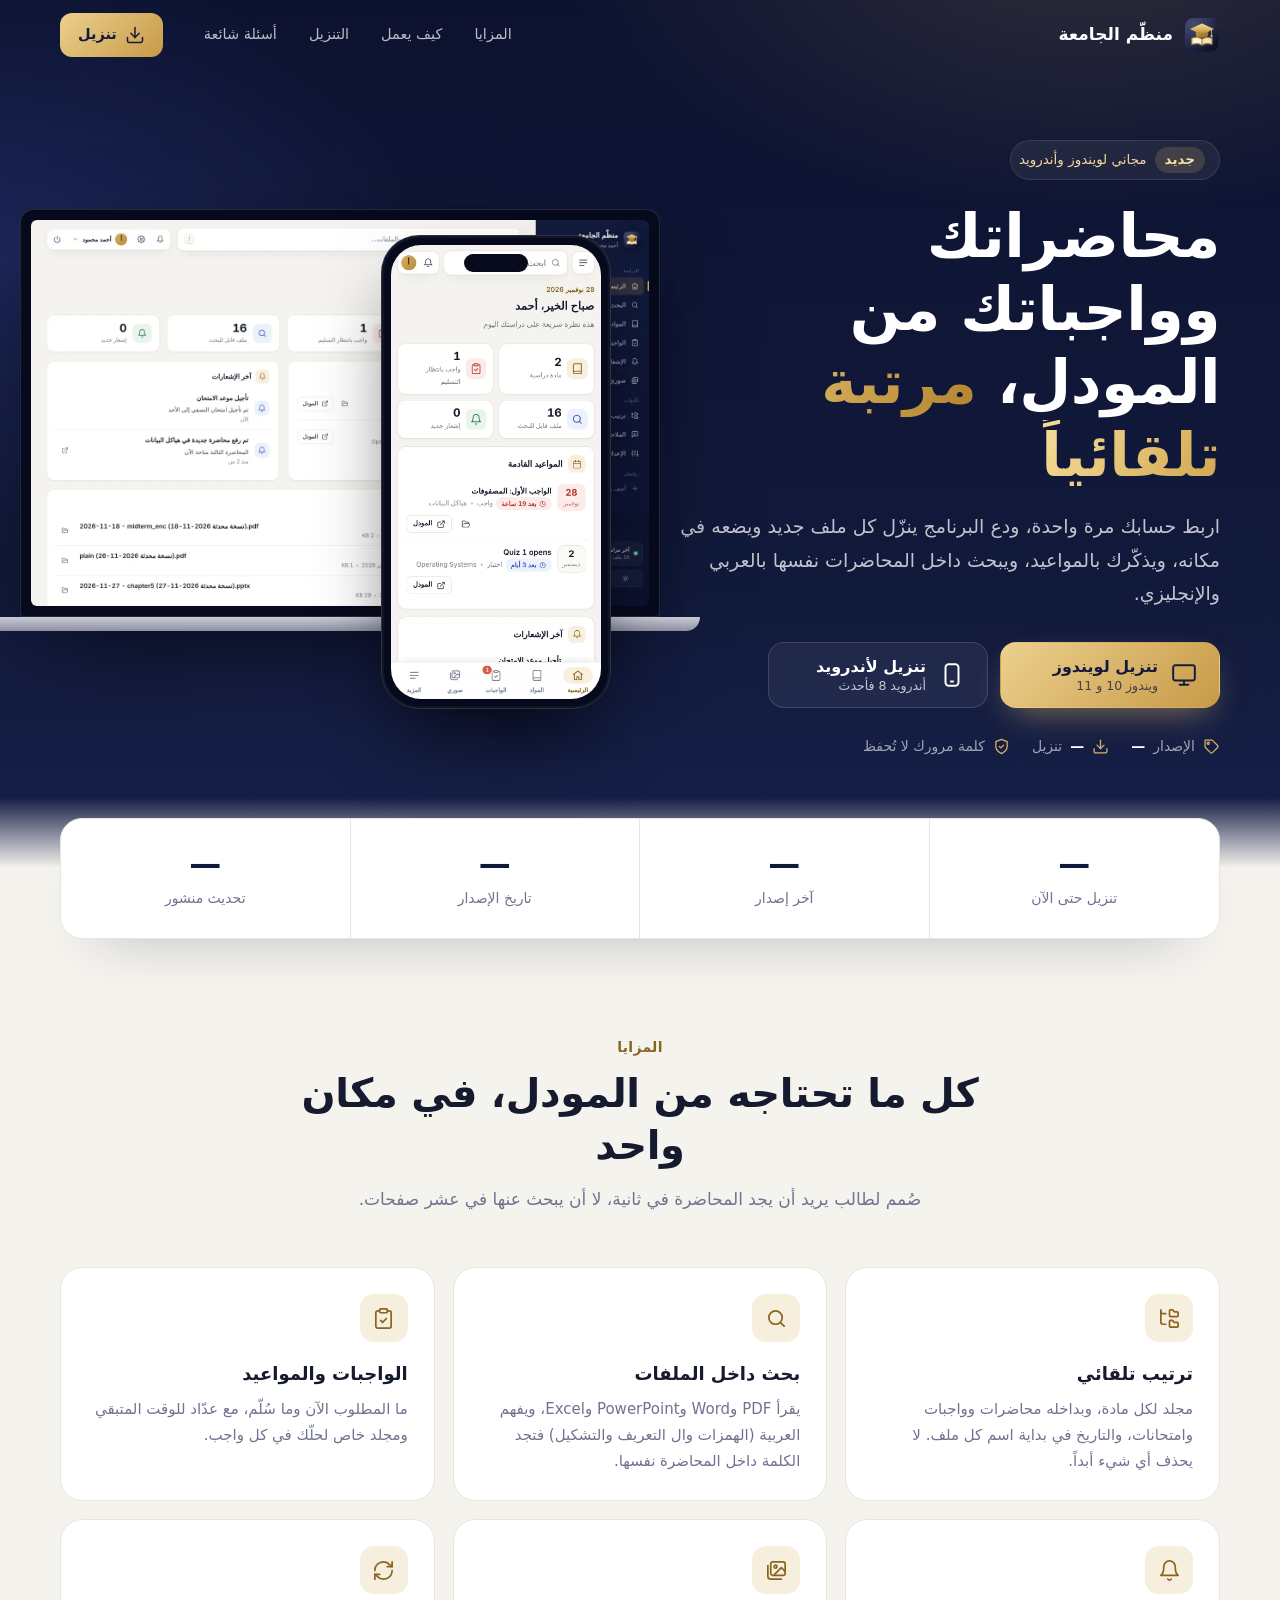
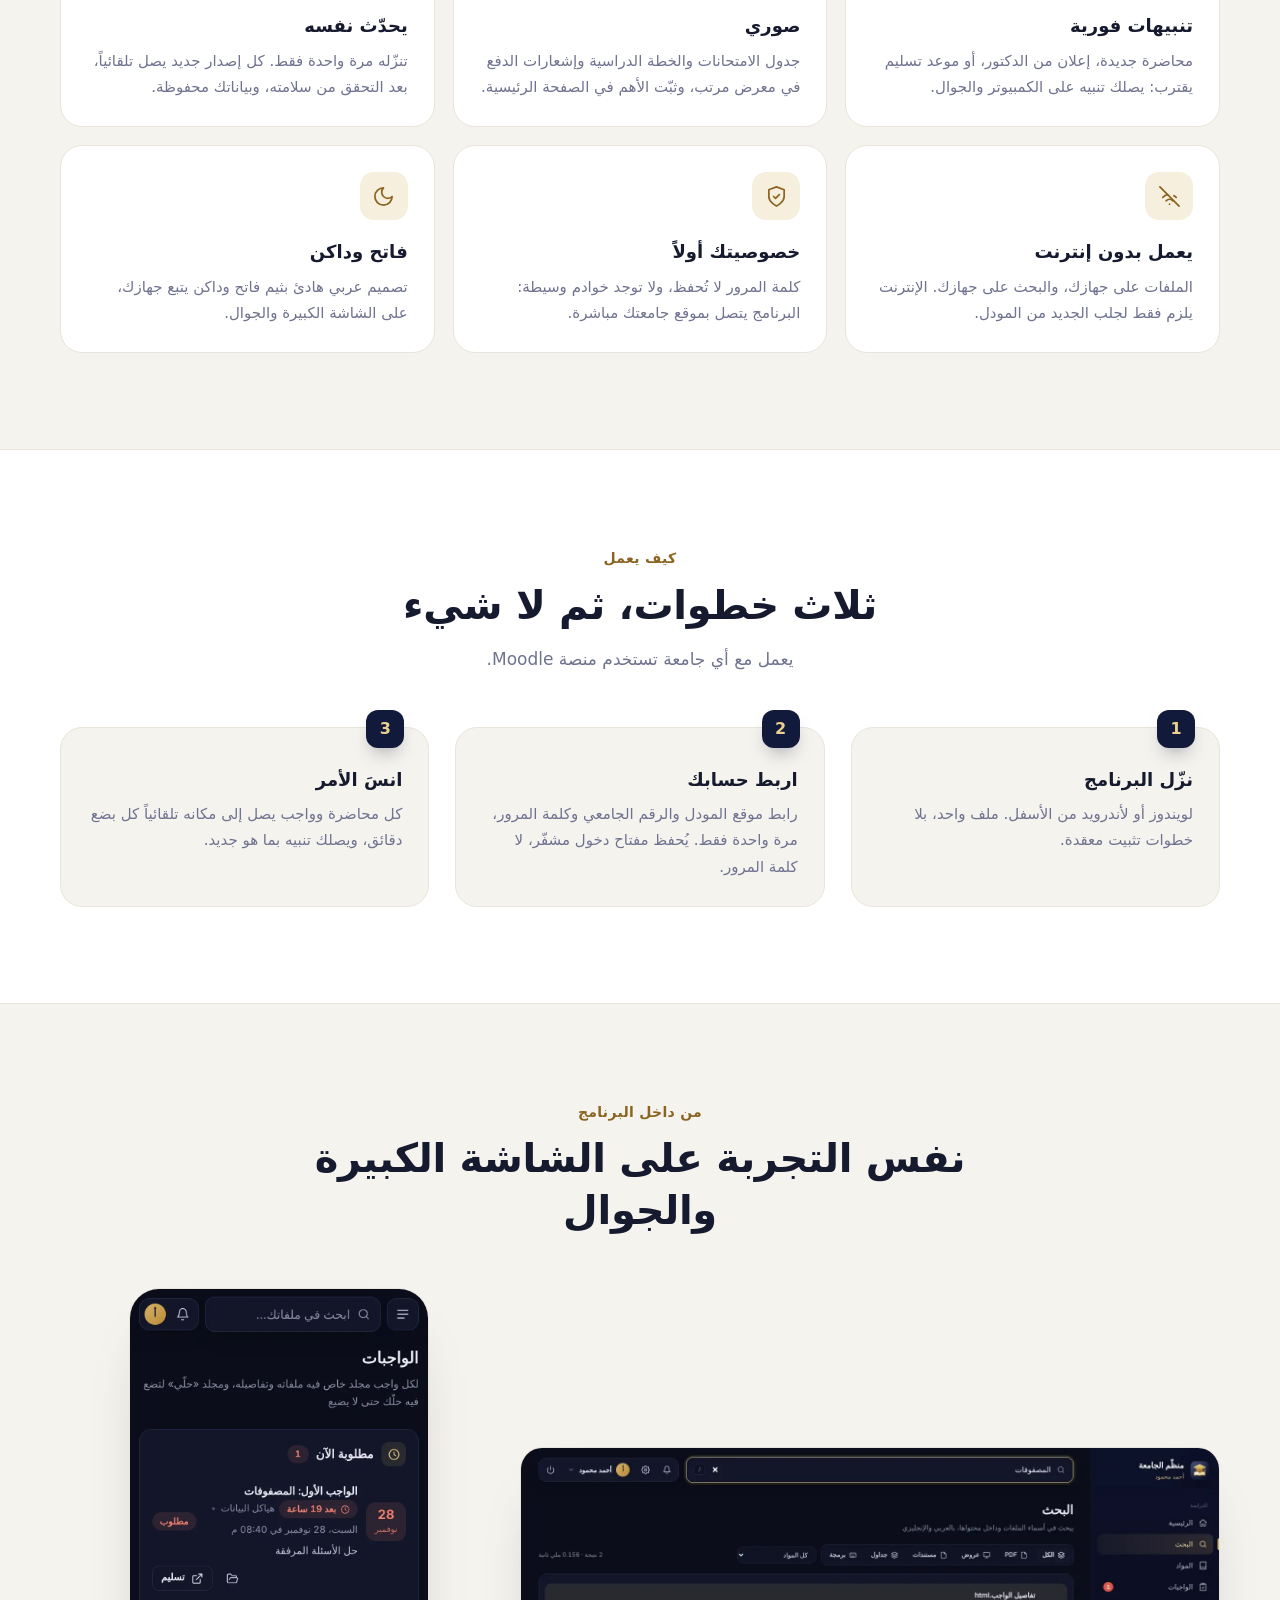
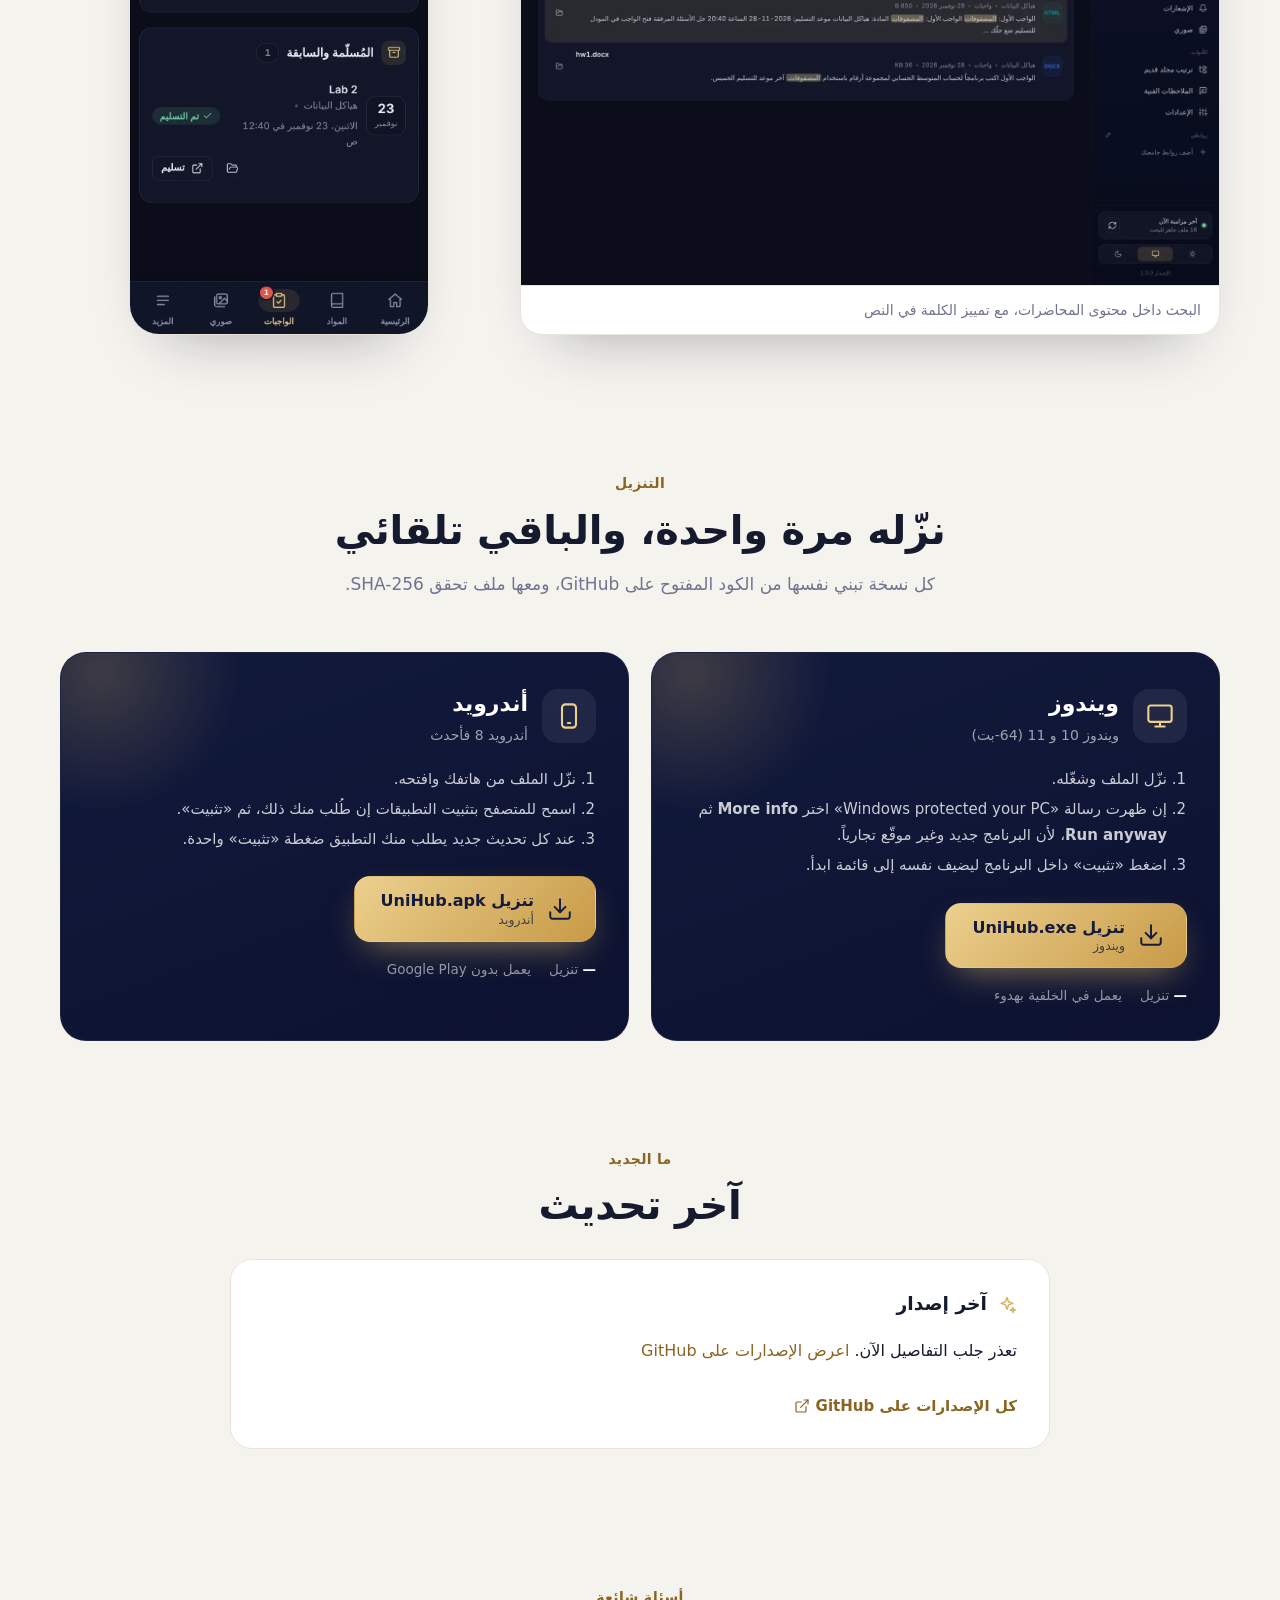
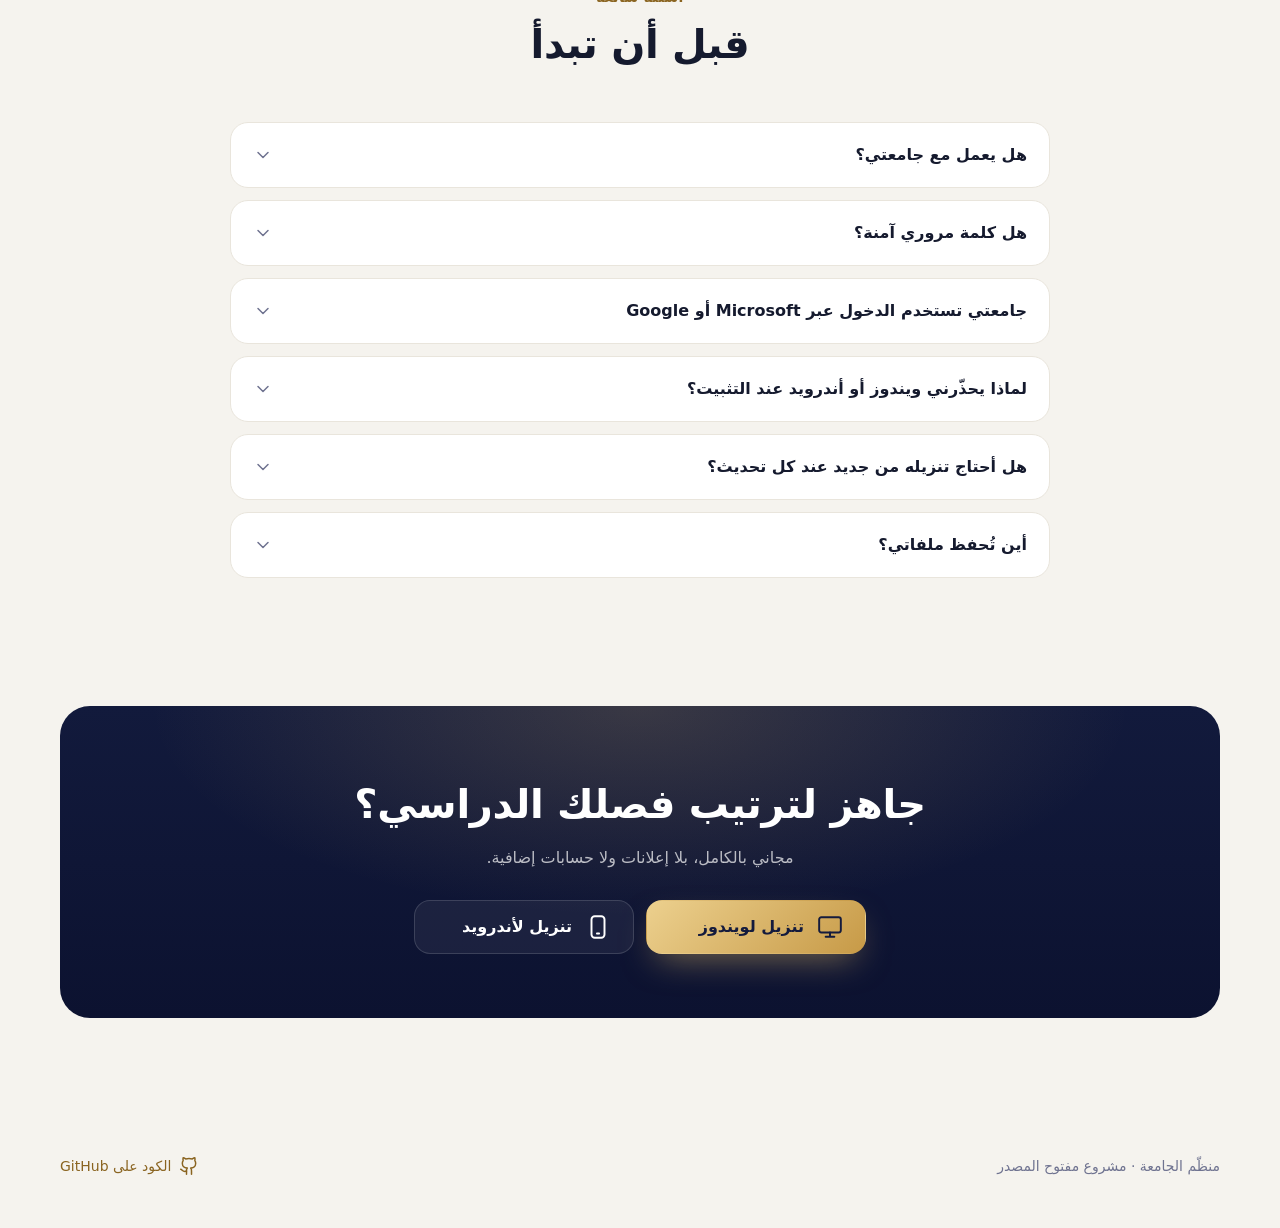
==== site/index.html @ 34de75de "الإصدار 1.5.0: تطبيق أندرويد، صفحة التنزيل، القائمة الجانبية ثابتة على الشاشات الكبيرة Co-Authored-B" ====
<!DOCTYPE html>
<html lang="ar" dir="rtl">
<head>
<meta charset="utf-8">
<meta name="viewport" content="width=device-width, initial-scale=1, viewport-fit=cover">
<title>منظّم الجامعة — محاضراتك وواجباتك من المودل، مرتبة تلقائياً</title>
<meta name="description" content="برنامج مجاني لويندوز وأندرويد يربط حسابك في المودل، ينزّل المحاضرات والواجبات ويرتبها تلقائياً، ويبحث داخل محتوى الملفات بالعربي والإنجليزي.">
<meta name="theme-color" content="#0c1230">
<meta property="og:title" content="منظّم الجامعة">
<meta property="og:description" content="محاضراتك وواجباتك من المودل، مرتبة تلقائياً وجاهزة للبحث. لويندوز وأندرويد.">
<meta property="og:image" content="img/sd_home.webp">
<link rel="icon" href="icon.svg">
<style>
:root {
  --navy: #0c1230; --navy-2: #121a3c; --navy-3: #1b2552; --ink: #151a2e; --ink-2: #3a4060; --muted: #6f7390;
  --bg: #f5f3ee; --surface: #fff; --line: #e9e5dc; --gold: #d7b266; --gold-2: #ecd08e; --gold-ink: #8a6420; --gold-soft: #f7efdd;
  --green: #2c7a51; --r: 22px; --ease: cubic-bezier(.2, .7, .2, 1);
}
* { box-sizing: border-box; }
html { scroll-behavior: smooth; overflow-x: hidden; }
body {
  margin: 0; font-family: "Segoe UI Variable Text", "Segoe UI", system-ui, -apple-system, "Noto Sans Arabic", Tahoma, sans-serif;
  color: var(--ink); background: var(--bg); line-height: 1.75; font-size: 16px; -webkit-font-smoothing: antialiased; font-variant-numeric: tabular-nums;
}
a { color: inherit; text-decoration: none; }
img { max-width: 100%; display: block; }
.icon { width: 20px; height: 20px; fill: none; stroke: currentColor; stroke-width: 1.8; stroke-linecap: round; stroke-linejoin: round; flex-shrink: 0; }
.wrap { width: min(1160px, 100% - 40px); margin-inline: auto; }

/* ---------- header ---------- */
.nav { position: fixed; inset: 0 0 auto; z-index: 20; transition: background .3s, box-shadow .3s, backdrop-filter .3s; }
.nav.solid { background: rgba(12, 18, 48, .82); backdrop-filter: blur(14px) saturate(1.3); box-shadow: 0 1px 0 rgba(255, 255, 255, .06); }
.nav .wrap { display: flex; align-items: center; gap: 28px; height: 70px; }
.logo { display: flex; align-items: center; gap: 11px; color: #fff; font-weight: 700; font-size: 17px; }
.logo img { width: 36px; height: 36px; }
.nav-links { display: flex; gap: 6px; margin-inline-start: auto; }
.nav-links a { color: rgba(255, 255, 255, .72); padding: 7px 13px; border-radius: 10px; font-size: 14.5px; transition: color .15s, background .15s; }
.nav-links a:hover { color: #fff; background: rgba(255, 255, 255, .07); }
.nav-cta { display: inline-flex; align-items: center; gap: 8px; padding: 9px 18px; border-radius: 12px; background: linear-gradient(135deg, #ecd08e, #c79a47); color: #141b3d; font-weight: 700; font-size: 14.5px; }

/* ---------- hero ---------- */
.hero {
  position: relative; overflow: hidden; color: #fff; padding: 140px 0 110px;
  background:
    radial-gradient(900px 500px at 85% -10%, rgba(215, 178, 102, .18), transparent 60%),
    radial-gradient(700px 500px at 0% 30%, rgba(80, 100, 220, .22), transparent 60%),
    linear-gradient(180deg, #0c1230 0%, #121a3c 70%, #16204a 100%);
}
.hero::after { content: ""; position: absolute; inset: auto 0 0; height: 70px; background: linear-gradient(transparent, var(--bg)); pointer-events: none; }
.hero-grid { display: grid; grid-template-columns: 1.02fr 1fr; gap: 48px; align-items: center; position: relative; z-index: 1; }
.pill { display: inline-flex; align-items: center; gap: 8px; padding: 6px 14px 6px 8px; border-radius: 30px; background: rgba(255, 255, 255, .06); border: 1px solid rgba(255, 255, 255, .1); color: #f1d79c; font-size: 13.5px; }
.pill b { background: rgba(215, 178, 102, .18); color: #f6dfa5; border-radius: 20px; padding: 1px 10px; font-weight: 700; }
h1 { font-size: clamp(36px, 5.4vw, 60px); line-height: 1.22; margin: 20px 0 18px; letter-spacing: -.5px; font-weight: 800; }
h1 .g { background: linear-gradient(120deg, #f6de9a, #d9b260 45%, #b3832e); -webkit-background-clip: text; background-clip: text; color: transparent; }
.lead { color: rgba(255, 255, 255, .74); font-size: clamp(16px, 1.6vw, 19px); max-width: 560px; margin: 0 0 32px; }
.dl-row { display: flex; gap: 12px; flex-wrap: wrap; }
.dl {
  display: inline-flex; align-items: center; gap: 13px; padding: 13px 22px 13px 26px; border-radius: 16px; font-weight: 700;
  transition: transform .15s var(--ease), box-shadow .2s, background .2s; border: 1px solid transparent; min-width: 220px;
}
.dl:hover { transform: translateY(-2px); }
.dl small { display: block; font-weight: 500; font-size: 12.5px; opacity: .75; line-height: 1.3; }
.dl span { line-height: 1.35; }
.dl .icon { width: 26px; height: 26px; }
.dl.primary { background: linear-gradient(135deg, #ecd08e, #c79a47); color: #141b3d; box-shadow: 0 14px 34px -12px rgba(215, 178, 102, .6); }
.dl.ghost { background: rgba(255, 255, 255, .06); color: #fff; border-color: rgba(255, 255, 255, .14); }
.dl.ghost:hover { background: rgba(255, 255, 255, .1); }
.dl.off { opacity: .55; pointer-events: none; }
.meta-row { display: flex; gap: 22px; flex-wrap: wrap; margin-top: 26px; color: rgba(255, 255, 255, .6); font-size: 14px; }
.meta-row div { display: flex; align-items: center; gap: 8px; }
.meta-row b { color: #fff; }
.meta-row .icon { width: 17px; height: 17px; color: var(--gold); }

/* device mockups */
.devices { position: relative; height: 520px; }
.laptop { position: absolute; top: 20px; left: -40px; width: 640px; }
.laptop .scr { border-radius: 14px 14px 4px 4px; padding: 10px; background: #070a1c; border: 1px solid rgba(255, 255, 255, .12); box-shadow: 0 40px 90px -30px rgba(0, 0, 0, .7); }
.laptop .scr img { border-radius: 6px; aspect-ratio: 16 / 10; object-fit: cover; object-position: top right; width: 100%; }
.laptop .base { height: 14px; margin: 0 -40px; border-radius: 0 0 18px 18px; background: linear-gradient(#c9cbd6, #8d90a3); }
.phone {
  position: absolute; bottom: 0; right: 0; width: 230px; border-radius: 38px; padding: 9px; background: #070a1c;
  border: 1px solid rgba(255, 255, 255, .16); box-shadow: 0 40px 80px -24px rgba(0, 0, 0, .75), inset 0 0 0 2px rgba(255, 255, 255, .04);
}
.phone img { border-radius: 30px; aspect-ratio: 390 / 844; object-fit: cover; width: 100%; }
.phone::before { content: ""; position: absolute; top: 18px; left: 50%; transform: translateX(-50%); width: 64px; height: 18px; border-radius: 12px; background: #070a1c; z-index: 1; }
.float { animation: float 7s ease-in-out infinite; }
@keyframes float { 50% { transform: translateY(-10px); } }

/* ---------- sections ---------- */
section { padding: 96px 0; }
.sec-head { text-align: center; max-width: 680px; margin: 0 auto 52px; }
.eyebrow { color: var(--gold-ink); font-weight: 700; font-size: 14px; letter-spacing: .3px; }
h2 { font-size: clamp(28px, 3.4vw, 40px); line-height: 1.3; margin: 8px 0 14px; letter-spacing: -.3px; }
.sec-head p { color: var(--muted); margin: 0; font-size: 17px; }

.stats { margin-top: -50px; position: relative; z-index: 2; }
.stats .wrap { display: grid; grid-template-columns: repeat(4, 1fr); gap: 0; background: var(--surface); border: 1px solid var(--line); border-radius: var(--r); box-shadow: 0 30px 60px -40px rgba(21, 26, 46, .35); }
.stat { padding: 26px 24px; text-align: center; }
.stat + .stat { border-inline-start: 1px solid var(--line); }
.stat b { display: block; font-size: 32px; font-weight: 800; line-height: 1.2; color: var(--navy-2); }
.stat span { color: var(--muted); font-size: 14px; }
.stat b.skel { color: transparent; background: linear-gradient(90deg, #eee 25%, #f6f6f6 50%, #eee 75%); background-size: 200% 100%; animation: sk 1.2s infinite; border-radius: 8px; width: 90px; margin: 0 auto 4px; }
@keyframes sk { to { background-position: -200% 0; } }

.features { display: grid; grid-template-columns: repeat(3, 1fr); gap: 18px; }
.feat { background: var(--surface); border: 1px solid var(--line); border-radius: var(--r); padding: 26px; transition: transform .2s var(--ease), box-shadow .2s, border-color .2s; }
.feat:hover { transform: translateY(-3px); box-shadow: 0 24px 50px -30px rgba(21, 26, 46, .35); border-color: color-mix(in srgb, var(--gold) 45%, var(--line)); }
.feat .fi { width: 48px; height: 48px; border-radius: 14px; display: flex; align-items: center; justify-content: center; background: var(--gold-soft); color: var(--gold-ink); margin-bottom: 16px; }
.feat .fi .icon { width: 23px; height: 23px; }
.feat h3 { margin: 0 0 6px; font-size: 18px; }
.feat p { margin: 0; color: var(--muted); font-size: 15px; }

.how { background: var(--surface); border-block: 1px solid var(--line); }
.steps { display: grid; grid-template-columns: repeat(3, 1fr); gap: 26px; counter-reset: s; }
.step { position: relative; padding: 28px 26px 26px; border-radius: var(--r); background: var(--bg); border: 1px solid var(--line); }
.step::before { counter-increment: s; content: counter(s); position: absolute; top: -18px; right: 24px; width: 38px; height: 38px; border-radius: 12px; display: flex; align-items: center; justify-content: center; background: var(--navy-2); color: var(--gold-2); font-weight: 800; box-shadow: 0 10px 20px -10px rgba(12, 18, 48, .6); }
.step h3 { margin: 8px 0 6px; font-size: 18px; }
.step p { margin: 0; color: var(--muted); font-size: 15px; }

.showcase { display: grid; grid-template-columns: 1.6fr 1fr; gap: 22px; align-items: end; }
.shot { border-radius: var(--r); overflow: hidden; border: 1px solid var(--line); background: var(--surface); box-shadow: 0 30px 60px -36px rgba(21, 26, 46, .4); }
.shot figcaption { padding: 12px 18px; color: var(--muted); font-size: 14px; border-top: 1px solid var(--line); }
.shot.mobile { max-width: 300px; justify-self: center; border-radius: 30px; }

.downloads { display: grid; grid-template-columns: 1fr 1fr; gap: 22px; }
.dcard { position: relative; overflow: hidden; border-radius: 26px; padding: 32px; background: linear-gradient(160deg, #121a3c, #0c1230); color: #fff; border: 1px solid rgba(255, 255, 255, .06); }
.dcard::after { content: ""; position: absolute; width: 280px; height: 280px; top: -120px; left: -100px; background: radial-gradient(circle, rgba(215, 178, 102, .22), transparent 70%); }
.dcard .top { display: flex; align-items: center; gap: 14px; margin-bottom: 18px; }
.dcard .di { width: 54px; height: 54px; border-radius: 16px; background: rgba(255, 255, 255, .07); display: flex; align-items: center; justify-content: center; color: var(--gold-2); }
.dcard .di .icon { width: 28px; height: 28px; }
.dcard h3 { margin: 0; font-size: 22px; }
.dcard .sub { color: rgba(255, 255, 255, .6); font-size: 14px; }
.dcard ol { margin: 0 0 24px; padding-inline-start: 20px; color: rgba(255, 255, 255, .78); font-size: 15px; }
.dcard ol li { margin-bottom: 4px; }
.dcard .facts { display: flex; gap: 18px; flex-wrap: wrap; color: rgba(255, 255, 255, .55); font-size: 13.5px; margin-top: 16px; position: relative; z-index: 1; }
.dcard .facts b { color: #fff; }
.dcard .dl { position: relative; z-index: 1; }
.soon { display: inline-block; margin-inline-start: 6px; font-size: 12px; padding: 1px 9px; border-radius: 20px; background: rgba(255, 255, 255, .1); color: #f1d79c; }

.notes { background: var(--surface); border: 1px solid var(--line); border-radius: var(--r); padding: 28px 32px; max-width: 820px; margin: 0 auto; }
.notes h3 { margin: 0 0 4px; display: flex; align-items: center; gap: 10px; flex-wrap: wrap; }
.notes .date { color: var(--muted); font-size: 14px; font-weight: 500; }
.notes ul { margin: 14px 0 0; padding-inline-start: 22px; color: var(--ink-2); }
.notes li { margin-bottom: 8px; }
.notes .all { display: inline-flex; align-items: center; gap: 6px; margin-top: 12px; color: var(--gold-ink); font-weight: 600; font-size: 15px; }

.faq { max-width: 820px; margin: 0 auto; }
details { background: var(--surface); border: 1px solid var(--line); border-radius: 18px; padding: 0 22px; margin-bottom: 12px; transition: border-color .2s; }
details[open] { border-color: color-mix(in srgb, var(--gold) 50%, var(--line)); }
summary { list-style: none; cursor: pointer; padding: 18px 0; font-weight: 700; display: flex; align-items: center; justify-content: space-between; gap: 16px; }
summary::-webkit-details-marker { display: none; }
summary .icon { transition: transform .25s var(--ease); color: var(--muted); }
details[open] summary .icon { transform: rotate(180deg); }
details p { margin: 0 0 18px; color: var(--ink-2); }

.cta { text-align: center; color: #fff; background: radial-gradient(700px 300px at 50% 0, rgba(215, 178, 102, .2), transparent 70%), linear-gradient(180deg, #121a3c, #0c1230); border-radius: 30px; padding: 64px 24px; }
.cta h2 { color: #fff; }
.cta p { color: rgba(255, 255, 255, .7); margin: 0 auto 28px; max-width: 520px; }
.cta .dl-row { justify-content: center; }

footer { padding: 40px 0 50px; color: var(--muted); font-size: 14px; }
footer .wrap { display: flex; align-items: center; justify-content: space-between; gap: 18px; flex-wrap: wrap; }
footer a { color: var(--gold-ink); }

.reveal { opacity: 0; transform: translateY(18px); transition: opacity .7s var(--ease), transform .7s var(--ease); }
.reveal.in { opacity: 1; transform: none; }

@media (max-width: 1000px) {
  .hero { padding-top: 110px; padding-bottom: 90px; }
  .hero-grid { grid-template-columns: 1fr; text-align: center; }
  .lead { margin-inline: auto; }
  .dl-row, .meta-row { justify-content: center; }
  .devices { height: 430px; max-width: 620px; margin: 0 auto; width: 100%; }
  .laptop { width: 88%; left: 0; }
  .phone { width: 180px; right: 0; }
  .features { grid-template-columns: 1fr 1fr; }
  .steps { grid-template-columns: 1fr; gap: 30px; }
  .showcase { grid-template-columns: 1fr; }
  .downloads { grid-template-columns: 1fr; }
}
@media (max-width: 680px) {
  body { font-size: 15px; }
  .nav-links { display: none; }
  .nav .wrap { justify-content: space-between; }
  .nav-cta { padding: 8px 14px; }
  section { padding: 70px 0; }
  .devices { height: 330px; }
  .laptop { width: 100%; top: 0; }
  .laptop .base { margin: 0 -14px; }
  .phone { width: 128px; border-radius: 26px; padding: 6px; bottom: -6px; right: -6px; }
  .phone img { border-radius: 21px; }
  .phone::before { width: 40px; height: 11px; top: 12px; }
  .stats .wrap { grid-template-columns: 1fr 1fr; }
  .stat:nth-child(3) { border-inline-start: 0; }
  .stat:nth-child(n+3) { border-top: 1px solid var(--line); }
  .stat b { font-size: 26px; }
  .features { grid-template-columns: 1fr; }
  .dl { width: 100%; justify-content: center; }
  .dcard { padding: 24px; }
  .notes { padding: 22px; }
}
@media (prefers-reduced-motion: reduce) { * { animation: none !important; transition: none !important; } .reveal { opacity: 1; transform: none; } }
</style>
</head>
<body>
<svg xmlns="http://www.w3.org/2000/svg" style="display:none">
  <symbol id="i-monitor" viewBox="0 0 24 24"><rect x="2" y="3" width="20" height="14" rx="2"/><path d="M8 21h8M12 17v4"/></symbol>
  <symbol id="i-phone" viewBox="0 0 24 24"><rect x="6" y="2" width="12" height="20" rx="3"/><path d="M11 18h2"/></symbol>
  <symbol id="i-download" viewBox="0 0 24 24"><path d="M21 15v4a2 2 0 0 1-2 2H5a2 2 0 0 1-2-2v-4"/><path d="m7 10 5 5 5-5"/><path d="M12 15V3"/></symbol>
  <symbol id="i-tag" viewBox="0 0 24 24"><path d="M20.6 13.4 13.4 20.6a2 2 0 0 1-2.8 0L3 13V3h10l7.6 7.6a2 2 0 0 1 0 2.8z"/><circle cx="7.5" cy="7.5" r="1.5"/></symbol>
  <symbol id="i-calendar" viewBox="0 0 24 24"><rect x="3" y="4" width="18" height="18" rx="2"/><path d="M16 2v4M8 2v4M3 10h18"/></symbol>
  <symbol id="i-shield" viewBox="0 0 24 24"><path d="M12 22s8-4 8-10V5l-8-3-8 3v7c0 6 8 10 8 10z"/><path d="m9 12 2 2 4-4"/></symbol>
  <symbol id="i-tree" viewBox="0 0 24 24"><path d="M20 10a1 1 0 0 0 1-1V6a1 1 0 0 0-1-1h-2.5a1 1 0 0 1-.8-.4l-.9-1.2A1 1 0 0 0 15 3h-2a1 1 0 0 0-1 1v5a1 1 0 0 0 1 1Z"/><path d="M20 21a1 1 0 0 0 1-1v-3a1 1 0 0 0-1-1h-2.9a1 1 0 0 1-.88-.55l-.42-.85a1 1 0 0 0-.92-.6H13a1 1 0 0 0-1 1v5a1 1 0 0 0 1 1Z"/><path d="M3 5a2 2 0 0 0 2 2h3"/><path d="M3 3v13a2 2 0 0 0 2 2h3"/></symbol>
  <symbol id="i-search" viewBox="0 0 24 24"><circle cx="11" cy="11" r="7"/><path d="m20 20-3.5-3.5"/></symbol>
  <symbol id="i-tasks" viewBox="0 0 24 24"><rect x="8" y="2" width="8" height="4" rx="1"/><path d="M16 4h2a2 2 0 0 1 2 2v14a2 2 0 0 1-2 2H6a2 2 0 0 1-2-2V6a2 2 0 0 1 2-2h2"/><path d="m9 14 2 2 4-4"/></symbol>
  <symbol id="i-bell" viewBox="0 0 24 24"><path d="M6 8a6 6 0 0 1 12 0c0 7 3 9 3 9H3s3-2 3-9"/><path d="M10.3 21a1.94 1.94 0 0 0 3.4 0"/></symbol>
  <symbol id="i-images" viewBox="0 0 24 24"><rect x="6" y="3" width="15" height="14" rx="2"/><path d="M3 7v11a3 3 0 0 0 3 3h11"/><circle cx="11" cy="8" r="1.5"/><path d="m21 13-4-4-7 7"/></symbol>
  <symbol id="i-refresh" viewBox="0 0 24 24"><path d="M21 12a9 9 0 0 1-15.5 6.2L3 16"/><path d="M3 12a9 9 0 0 1 15.5-6.2L21 8"/><path d="M21 3v5h-5"/><path d="M3 21v-5h5"/></symbol>
  <symbol id="i-wifi-off" viewBox="0 0 24 24"><path d="M2 2l20 20"/><path d="M8.5 16.5a5 5 0 0 1 7 0"/><path d="M5 12.9a10 10 0 0 1 5.2-2.8M19 12.9a10 10 0 0 0-2.4-1.8"/><path d="M12 20h.01"/></symbol>
  <symbol id="i-moon" viewBox="0 0 24 24"><path d="M12 3a6 6 0 0 0 9 9 9 9 0 1 1-9-9Z"/></symbol>
  <symbol id="i-chev" viewBox="0 0 24 24"><path d="m6 9 6 6 6-6"/></symbol>
  <symbol id="i-external" viewBox="0 0 24 24"><path d="M15 3h6v6"/><path d="M10 14 21 3"/><path d="M18 13v6a2 2 0 0 1-2 2H5a2 2 0 0 1-2-2V8a2 2 0 0 1 2-2h6"/></symbol>
  <symbol id="i-github" viewBox="0 0 24 24"><path d="M15 22v-4a4.8 4.8 0 0 0-1-3.5c3 0 6-2 6-5.5.08-1.25-.27-2.48-1-3.5.28-1.15.28-2.35 0-3.5 0 0-1 0-3 1.5-2.64-.5-5.36-.5-8 0C6 2 5 2 5 2c-.3 1.15-.3 2.35 0 3.5A5.4 5.4 0 0 0 4 9c0 3.5 3 5.5 6 5.5-.39.49-.68 1.05-.85 1.65-.17.6-.22 1.23-.15 1.85v4"/><path d="M9 18c-4.51 2-5-2-7-2"/></symbol>
  <symbol id="i-sparkles" viewBox="0 0 24 24"><path d="M12 3l1.9 5.1L19 10l-5.1 1.9L12 17l-1.9-5.1L5 10l5.1-1.9z"/><path d="M19 15l.8 2.2L22 18l-2.2.8L19 21l-.8-2.2L16 18l2.2-.8z"/></symbol>
</svg>

<header class="nav" id="nav">
  <div class="wrap">
    <a class="logo" href="#"><img src="icon.svg" alt="">منظّم الجامعة</a>
    <nav class="nav-links">
      <a href="#features">المزايا</a>
      <a href="#how">كيف يعمل</a>
      <a href="#download">التنزيل</a>
      <a href="#faq">أسئلة شائعة</a>
    </nav>
    <a class="nav-cta" href="#download"><svg class="icon"><use href="#i-download"/></svg>تنزيل</a>
  </div>
</header>

<section class="hero">
  <div class="wrap hero-grid">
    <div>
      <span class="pill"><b id="h-ver">جديد</b><span>مجاني لويندوز وأندرويد</span></span>
      <h1>محاضراتك وواجباتك من المودل، <span class="g">مرتبة تلقائياً</span></h1>
      <p class="lead">اربط حسابك مرة واحدة، ودع البرنامج ينزّل كل ملف جديد ويضعه في مكانه، ويذكّرك بالمواعيد، ويبحث داخل المحاضرات نفسها بالعربي والإنجليزي.</p>
      <div class="dl-row" id="hero-dl">
        <a class="dl primary" data-dl="win" href="#download"><svg class="icon"><use href="#i-monitor"/></svg><span>تنزيل لويندوز<small>ويندوز 10 و 11</small></span></a>
        <a class="dl ghost" data-dl="apk" href="#download"><svg class="icon"><use href="#i-phone"/></svg><span>تنزيل لأندرويد<small>أندرويد 8 فأحدث</small></span></a>
      </div>
      <div class="meta-row">
        <div><svg class="icon"><use href="#i-tag"/></svg>الإصدار <b id="m-ver">—</b></div>
        <div><svg class="icon"><use href="#i-download"/></svg><b id="m-total">—</b> تنزيل</div>
        <div><svg class="icon"><use href="#i-shield"/></svg>كلمة مرورك لا تُحفظ</div>
      </div>
    </div>
    <div class="devices" aria-hidden="true">
      <div class="laptop float" style="animation-delay:-2s"><div class="scr"><img src="img/sd_home.webp" alt=""></div><div class="base"></div></div>
      <div class="phone float"><img src="img/sp_home.webp" alt=""></div>
    </div>
  </div>
</section>

<div class="stats">
  <div class="wrap">
    <div class="stat"><b class="skel" id="s-total">0</b><span>تنزيل حتى الآن</span></div>
    <div class="stat"><b class="skel" id="s-ver">0</b><span>آخر إصدار</span></div>
    <div class="stat"><b class="skel" id="s-date">0</b><span>تاريخ الإصدار</span></div>
    <div class="stat"><b class="skel" id="s-rel">0</b><span>تحديث منشور</span></div>
  </div>
</div>

<section id="features">
  <div class="wrap">
    <div class="sec-head reveal">
      <div class="eyebrow">المزايا</div>
      <h2>كل ما تحتاجه من المودل، في مكان واحد</h2>
      <p>صُمم لطالب يريد أن يجد المحاضرة في ثانية، لا أن يبحث عنها في عشر صفحات.</p>
    </div>
    <div class="features">
      <div class="feat reveal"><div class="fi"><svg class="icon"><use href="#i-tree"/></svg></div><h3>ترتيب تلقائي</h3><p>مجلد لكل مادة، وبداخله محاضرات وواجبات وامتحانات، والتاريخ في بداية اسم كل ملف. لا يحذف أي شيء أبداً.</p></div>
      <div class="feat reveal"><div class="fi"><svg class="icon"><use href="#i-search"/></svg></div><h3>بحث داخل الملفات</h3><p>يقرأ PDF وWord وPowerPoint وExcel، ويفهم العربية (الهمزات وال التعريف والتشكيل) فتجد الكلمة داخل المحاضرة نفسها.</p></div>
      <div class="feat reveal"><div class="fi"><svg class="icon"><use href="#i-tasks"/></svg></div><h3>الواجبات والمواعيد</h3><p>ما المطلوب الآن وما سُلّم، مع عدّاد للوقت المتبقي ومجلد خاص لحلّك في كل واجب.</p></div>
      <div class="feat reveal"><div class="fi"><svg class="icon"><use href="#i-bell"/></svg></div><h3>تنبيهات فورية</h3><p>محاضرة جديدة، إعلان من الدكتور، أو موعد تسليم يقترب: يصلك تنبيه على الكمبيوتر والجوال.</p></div>
      <div class="feat reveal"><div class="fi"><svg class="icon"><use href="#i-images"/></svg></div><h3>صوري</h3><p>جدول الامتحانات والخطة الدراسية وإشعارات الدفع في معرض مرتب، وثبّت الأهم في الصفحة الرئيسية.</p></div>
      <div class="feat reveal"><div class="fi"><svg class="icon"><use href="#i-refresh"/></svg></div><h3>يحدّث نفسه</h3><p>تنزّله مرة واحدة فقط. كل إصدار جديد يصل تلقائياً، بعد التحقق من سلامته، وبياناتك محفوظة.</p></div>
      <div class="feat reveal"><div class="fi"><svg class="icon"><use href="#i-wifi-off"/></svg></div><h3>يعمل بدون إنترنت</h3><p>الملفات على جهازك، والبحث على جهازك. الإنترنت يلزم فقط لجلب الجديد من المودل.</p></div>
      <div class="feat reveal"><div class="fi"><svg class="icon"><use href="#i-shield"/></svg></div><h3>خصوصيتك أولاً</h3><p>كلمة المرور لا تُحفظ، ولا توجد خوادم وسيطة: البرنامج يتصل بموقع جامعتك مباشرة.</p></div>
      <div class="feat reveal"><div class="fi"><svg class="icon"><use href="#i-moon"/></svg></div><h3>فاتح وداكن</h3><p>تصميم عربي هادئ بثيم فاتح وداكن يتبع جهازك، على الشاشة الكبيرة والجوال.</p></div>
    </div>
  </div>
</section>

<section class="how" id="how">
  <div class="wrap">
    <div class="sec-head reveal">
      <div class="eyebrow">كيف يعمل</div>
      <h2>ثلاث خطوات، ثم لا شيء</h2>
      <p>يعمل مع أي جامعة تستخدم منصة Moodle.</p>
    </div>
    <div class="steps">
      <div class="step reveal"><h3>نزّل البرنامج</h3><p>لويندوز أو لأندرويد من الأسفل. ملف واحد، بلا خطوات تثبيت معقدة.</p></div>
      <div class="step reveal"><h3>اربط حسابك</h3><p>رابط موقع المودل والرقم الجامعي وكلمة المرور، مرة واحدة فقط. يُحفظ مفتاح دخول مشفّر، لا كلمة المرور.</p></div>
      <div class="step reveal"><h3>انسَ الأمر</h3><p>كل محاضرة وواجب يصل إلى مكانه تلقائياً كل بضع دقائق، ويصلك تنبيه بما هو جديد.</p></div>
    </div>
  </div>
</section>

<section>
  <div class="wrap">
    <div class="sec-head reveal">
      <div class="eyebrow">من داخل البرنامج</div>
      <h2>نفس التجربة على الشاشة الكبيرة والجوال</h2>
    </div>
    <div class="showcase">
      <figure class="shot reveal" style="margin:0"><img src="img/sd_search_dark.webp" alt="البحث داخل الملفات في الوضع الداكن"><figcaption>البحث داخل محتوى المحاضرات، مع تمييز الكلمة في النص</figcaption></figure>
      <figure class="shot mobile reveal" style="margin:0"><img src="img/sp_assign_dark.webp" alt="الواجبات على الجوال"></figure>
    </div>
  </div>
</section>

<section id="download" style="padding-top:40px">
  <div class="wrap">
    <div class="sec-head reveal">
      <div class="eyebrow">التنزيل</div>
      <h2>نزّله مرة واحدة، والباقي تلقائي</h2>
      <p>كل نسخة تبني نفسها من الكود المفتوح على GitHub، ومعها ملف تحقق SHA-256.</p>
    </div>
    <div class="downloads">
      <div class="dcard reveal">
        <div class="top"><div class="di"><svg class="icon"><use href="#i-monitor"/></svg></div><div><h3>ويندوز</h3><div class="sub">ويندوز 10 و 11 (64-بت)</div></div></div>
        <ol>
          <li>نزّل الملف وشغّله.</li>
          <li>إن ظهرت رسالة «Windows protected your PC» اختر <b>More info</b> ثم <b>Run anyway</b>، لأن البرنامج جديد وغير موقّع تجارياً.</li>
          <li>اضغط «تثبيت» داخل البرنامج ليضيف نفسه إلى قائمة ابدأ.</li>
        </ol>
        <a class="dl primary" data-dl="win" href="#"><svg class="icon"><use href="#i-download"/></svg><span>تنزيل UniHub.exe<small id="win-size">ويندوز</small></span></a>
        <div class="facts"><span><b id="win-count">—</b> تنزيل</span><span>يعمل في الخلفية بهدوء</span></div>
      </div>
      <div class="dcard reveal">
        <div class="top"><div class="di"><svg class="icon"><use href="#i-phone"/></svg></div><div><h3>أندرويد</h3><div class="sub">أندرويد 8 فأحدث</div></div></div>
        <ol>
          <li>نزّل الملف من هاتفك وافتحه.</li>
          <li>اسمح للمتصفح بتثبيت التطبيقات إن طُلب منك ذلك، ثم «تثبيت».</li>
          <li>عند كل تحديث جديد يطلب منك التطبيق ضغطة «تثبيت» واحدة.</li>
        </ol>
        <a class="dl primary" data-dl="apk" href="#"><svg class="icon"><use href="#i-download"/></svg><span>تنزيل UniHub.apk<small id="apk-size">أندرويد</small></span></a>
        <div class="facts"><span><b id="apk-count">—</b> تنزيل</span><span>يعمل بدون Google Play</span></div>
      </div>
    </div>
  </div>
</section>

<section style="padding-top:10px">
  <div class="wrap">
    <div class="sec-head reveal" style="margin-bottom:28px">
      <div class="eyebrow">ما الجديد</div>
      <h2>آخر تحديث</h2>
    </div>
    <div class="notes reveal" id="notes">
      <h3><svg class="icon" style="color:var(--gold)"><use href="#i-sparkles"/></svg><span id="n-title">آخر إصدار</span> <span class="date" id="n-date"></span></h3>
      <div id="n-body"><p style="color:var(--muted)">جارٍ التحميل…</p></div>
      <a class="all" id="n-all" href="#" target="_blank" rel="noopener">كل الإصدارات على GitHub <svg class="icon" style="width:16px;height:16px"><use href="#i-external"/></svg></a>
    </div>
  </div>
</section>

<section id="faq" style="padding-top:40px">
  <div class="wrap">
    <div class="sec-head reveal">
      <div class="eyebrow">أسئلة شائعة</div>
      <h2>قبل أن تبدأ</h2>
    </div>
    <div class="faq">
      <details class="reveal"><summary>هل يعمل مع جامعتي؟<svg class="icon"><use href="#i-chev"/></svg></summary><p>نعم إن كانت جامعتك تستخدم منصة Moodle. تكتب رابط موقع المودل الخاص بجامعتك عند الربط، ويمكنك إضافة روابط جامعتك (بوابة الطالب، صفحات الجامعة) من قسم «روابطي».</p></details>
      <details class="reveal"><summary>هل كلمة مروري آمنة؟<svg class="icon"><use href="#i-chev"/></svg></summary><p>كلمة المرور تُستخدم مرة واحدة للحصول على مفتاح دخول من موقع جامعتك، ثم تُنسى. يُحفظ المفتاح مشفّراً على جهازك فقط، والبرنامج لا يرسل بياناتك إلى أي خادم آخر.</p></details>
      <details class="reveal"><summary>جامعتي تستخدم الدخول عبر Microsoft أو Google<svg class="icon"><use href="#i-chev"/></svg></summary><p>لا مشكلة. في صفحة الربط اختر «جامعتي تستخدم الدخول عبر Microsoft أو Google»، وانسخ مفتاح «Moodle mobile web service» من صفحة مفاتيح الأمان في ملفك الشخصي على المودل.</p></details>
      <details class="reveal"><summary>لماذا يحذّرني ويندوز أو أندرويد عند التثبيت؟<svg class="icon"><use href="#i-chev"/></svg></summary><p>لأن البرنامج يُنزّل مباشرة من GitHub وليس من متجر رسمي. الكود مفتوح بالكامل، وكل إصدار يُبنى تلقائياً على GitHub ومعه ملف checksums.txt للتحقق من سلامته.</p></details>
      <details class="reveal"><summary>هل أحتاج تنزيله من جديد عند كل تحديث؟<svg class="icon"><use href="#i-chev"/></svg></summary><p>لا. البرنامج يبحث عن التحديثات وحده (بعد التشغيل، وكل ساعة)، ويتحقق من سلامة الملف قبل التثبيت، ويأخذ نسخة احتياطية من بياناتك. على أندرويد يطلب منك ضغطة «تثبيت» واحدة لأن النظام يشترط ذلك.</p></details>
      <details class="reveal"><summary>أين تُحفظ ملفاتي؟<svg class="icon"><use href="#i-chev"/></svg></summary><p>على ويندوز في مجلد «الجامعة - مرتب» على سطح المكتب (ويمكن تغييره). على أندرويد داخل مساحة التطبيق على الهاتف، وتفتحها من داخل التطبيق بتطبيقات هاتفك المعتادة.</p></details>
    </div>
  </div>
</section>

<section style="padding-top:20px">
  <div class="wrap">
    <div class="cta reveal">
      <h2>جاهز لترتيب فصلك الدراسي؟</h2>
      <p>مجاني بالكامل، بلا إعلانات ولا حسابات إضافية.</p>
      <div class="dl-row">
        <a class="dl primary" data-dl="win" href="#"><svg class="icon"><use href="#i-monitor"/></svg><span>تنزيل لويندوز</span></a>
        <a class="dl ghost" data-dl="apk" href="#"><svg class="icon"><use href="#i-phone"/></svg><span>تنزيل لأندرويد</span></a>
      </div>
    </div>
  </div>
</section>

<footer>
  <div class="wrap">
    <div>منظّم الجامعة · مشروع مفتوح المصدر</div>
    <a id="gh-link" href="#" target="_blank" rel="noopener" style="display:inline-flex;align-items:center;gap:8px"><svg class="icon"><use href="#i-github"/></svg>الكود على GitHub</a>
  </div>
</footer>

<script>
(function () {
  // the repository: from the GitHub Pages address (owner.github.io/repo), or the official one
  var REPO = "jihadTH4/unihub";
  var m = location.hostname.match(/^([^.]+)\.github\.io$/i);
  if (m) { var p = location.pathname.split("/").filter(Boolean)[0]; if (p) REPO = m[1] + "/" + p; }
  var GH = "https://github.com/" + REPO;
  var LATEST = GH + "/releases/latest/download/";
  var $ = function (s) { return document.querySelector(s); };
  var $$ = function (s) { return Array.prototype.slice.call(document.querySelectorAll(s)); };
  var num = function (n) { return Number(n).toLocaleString("ar-EG"); };
  var size = function (b) { return (b / 1048576).toFixed(1).replace(".0", "") + " ميغابايت"; };
  var esc = function (s) { return String(s).replace(/[&<>"]/g, function (c) { return { "&": "&amp;", "<": "&lt;", ">": "&gt;", '"': "&quot;" }[c]; }); };

  $("#gh-link").href = GH;
  $("#n-all").href = GH + "/releases";
  $$("[data-dl=win]").forEach(function (a) { a.href = LATEST + "UniHub.exe"; });
  $$("[data-dl=apk]").forEach(function (a) { a.href = LATEST + "UniHub.apk"; });

  // on a phone, put Android first
  if (/Android/i.test(navigator.userAgent)) {
    var row = $("#hero-dl"), win = row.querySelector("[data-dl=win]"), apk = row.querySelector("[data-dl=apk]");
    win.className = "dl ghost"; apk.className = "dl primary"; row.insertBefore(apk, win);
  }

  function setStat(id, v) { var el = $(id); el.textContent = v; el.classList.remove("skel"); }

  function mdList(md) {
    var items = [], paras = [];
    String(md || "").split(/\r?\n/).forEach(function (l) {
      l = l.trim();
      if (!l) return;
      var t = esc(l.replace(/^[-*]\s+/, "")).replace(/\*\*(.+?)\*\*/g, "<b>$1</b>").replace(/`([^`]+)`/g, "<code>$1</code>");
      if (/^[-*]\s+/.test(l)) items.push("<li>" + t + "</li>"); else paras.push("<p>" + t + "</p>");
    });
    return paras.join("") + (items.length ? "<ul>" + items.join("") + "</ul>" : "");
  }

  fetch("https://api.github.com/repos/" + REPO + "/releases?per_page=100", { headers: { Accept: "application/vnd.github+json" } })
    .then(function (r) { if (!r.ok) throw new Error(r.status); return r.json(); })
    .then(function (rels) {
      rels = rels.filter(function (r) { return !r.draft && !r.prerelease; });
      var win = 0, apk = 0;
      rels.forEach(function (r) {
        r.assets.forEach(function (a) {
          var n = a.name.toLowerCase();
          if (n === "unihub.exe" || n === "unihub-windows.zip") win += a.download_count;
          else if (n === "unihub.apk") apk += a.download_count;
        });
      });
      var latest = rels[0];
      setStat("#s-total", num(win + apk));
      setStat("#s-rel", num(rels.length));
      $("#m-total").textContent = num(win + apk);
      $("#win-count").textContent = num(win);
      $("#apk-count").textContent = num(apk);
      if (!latest) return;
      var ver = latest.tag_name.replace(/^v/, "");
      var date = new Date(latest.published_at).toLocaleDateString("ar-EG", { day: "numeric", month: "long", year: "numeric" });
      setStat("#s-ver", ver);
      setStat("#s-date", new Date(latest.published_at).toLocaleDateString("ar-EG", { day: "numeric", month: "short" }));
      $("#m-ver").textContent = ver;
      $("#h-ver").textContent = "الإصدار " + ver;
      $("#n-title").textContent = "الإصدار " + ver;
      $("#n-date").textContent = date;
      $("#n-body").innerHTML = mdList(latest.body) || "<p>تحسينات عامة.</p>";
      var exe = null, apkA = null;
      latest.assets.forEach(function (a) { if (a.name === "UniHub.exe") exe = a; if (a.name === "UniHub.apk") apkA = a; });
      if (exe) $("#win-size").textContent = "الإصدار " + ver + " · " + size(exe.size);
      if (apkA) $("#apk-size").textContent = "الإصدار " + ver + " · " + size(apkA.size);
      else {
        // the Android build is not published yet: link the newest release that has it, or say "soon"
        var withApk = null;
        rels.some(function (r) { return r.assets.some(function (a) { if (a.name === "UniHub.apk") { withApk = { r: r, a: a }; return true; } }); });
        if (withApk) {
          $$("[data-dl=apk]").forEach(function (a) { a.href = withApk.a.browser_download_url; });
          $("#apk-size").textContent = "الإصدار " + withApk.r.tag_name.replace(/^v/, "") + " · " + size(withApk.a.size);
        } else {
          $$("[data-dl=apk]").forEach(function (a) { a.classList.add("off"); a.removeAttribute("href"); });
          $("#apk-size").innerHTML = 'قريباً <span class="soon">قيد التجهيز</span>';
        }
      }
    })
    .catch(function () {
      ["#s-total", "#s-ver", "#s-date", "#s-rel"].forEach(function (id) { setStat(id, "—"); });
      $("#n-body").innerHTML = '<p>تعذر جلب التفاصيل الآن. <a style="color:var(--gold-ink)" href="' + GH + '/releases">اعرض الإصدارات على GitHub</a></p>';
    });

  // header background after scrolling, and gentle reveal of sections
  var nav = $("#nav");
  var onScroll = function () { nav.classList.toggle("solid", window.scrollY > 20); };
  window.addEventListener("scroll", onScroll, { passive: true });
  onScroll();
  if ("IntersectionObserver" in window) {
    var io = new IntersectionObserver(function (es) {
      es.forEach(function (e) { if (e.isIntersecting) { e.target.classList.add("in"); io.unobserve(e.target); } });
    }, { rootMargin: "0px 0px -8% 0px" });
    $$(".reveal").forEach(function (el, i) { el.style.transitionDelay = (i % 3) * 70 + "ms"; io.observe(el); });
  } else $$(".reveal").forEach(function (el) { el.classList.add("in"); });
})();
</script>
</body>
</html>
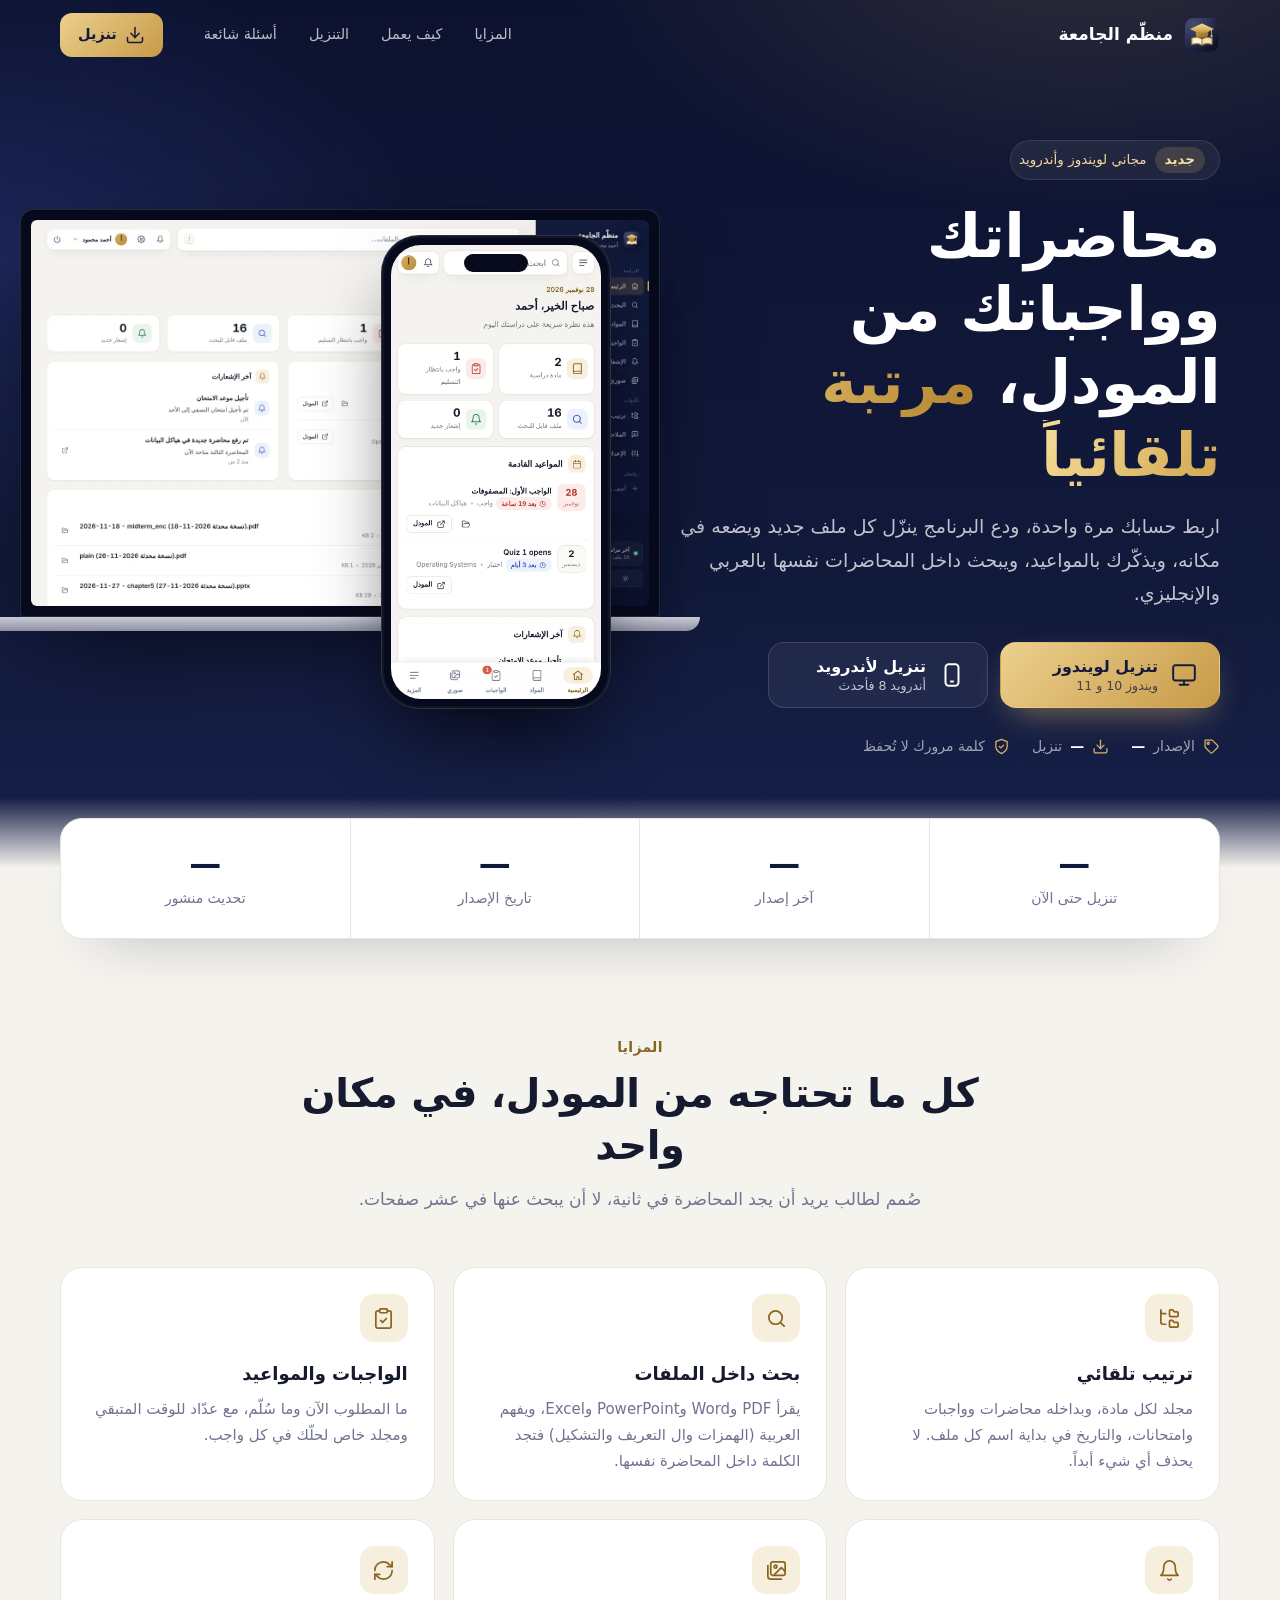
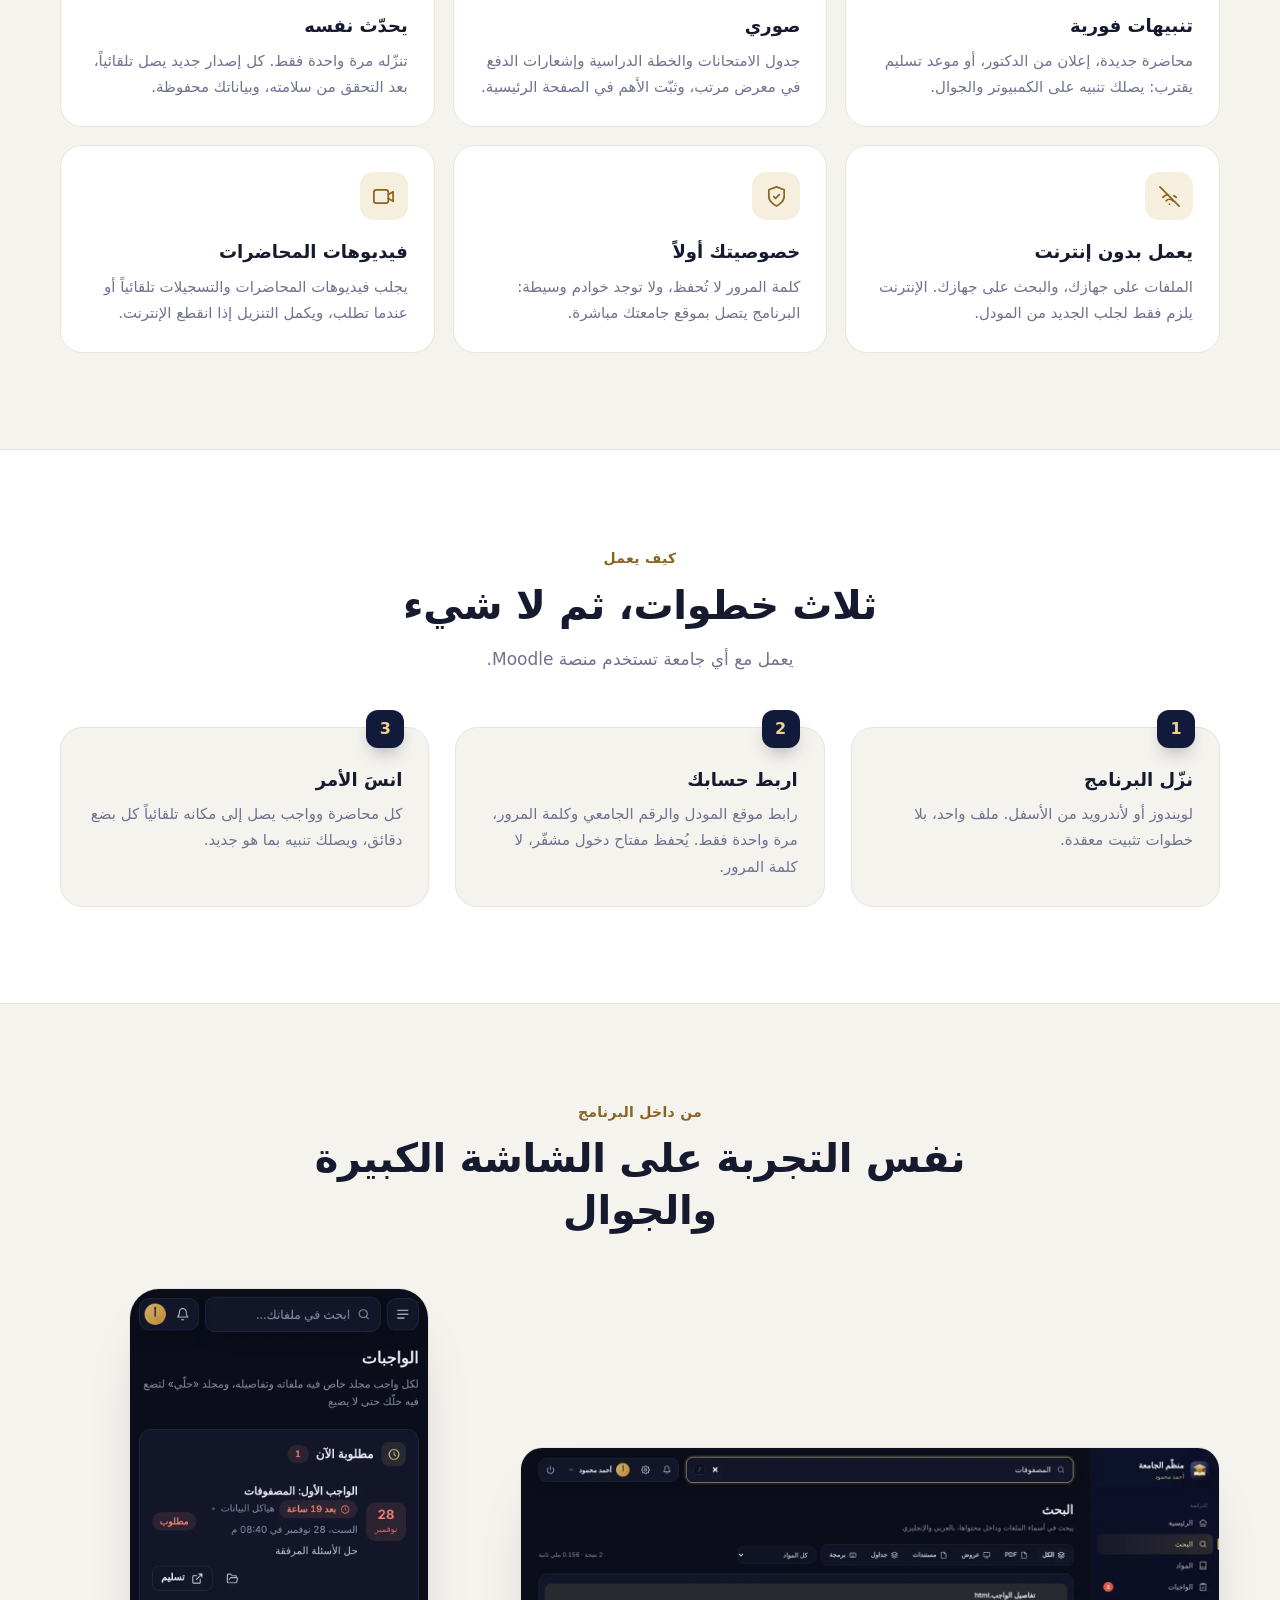
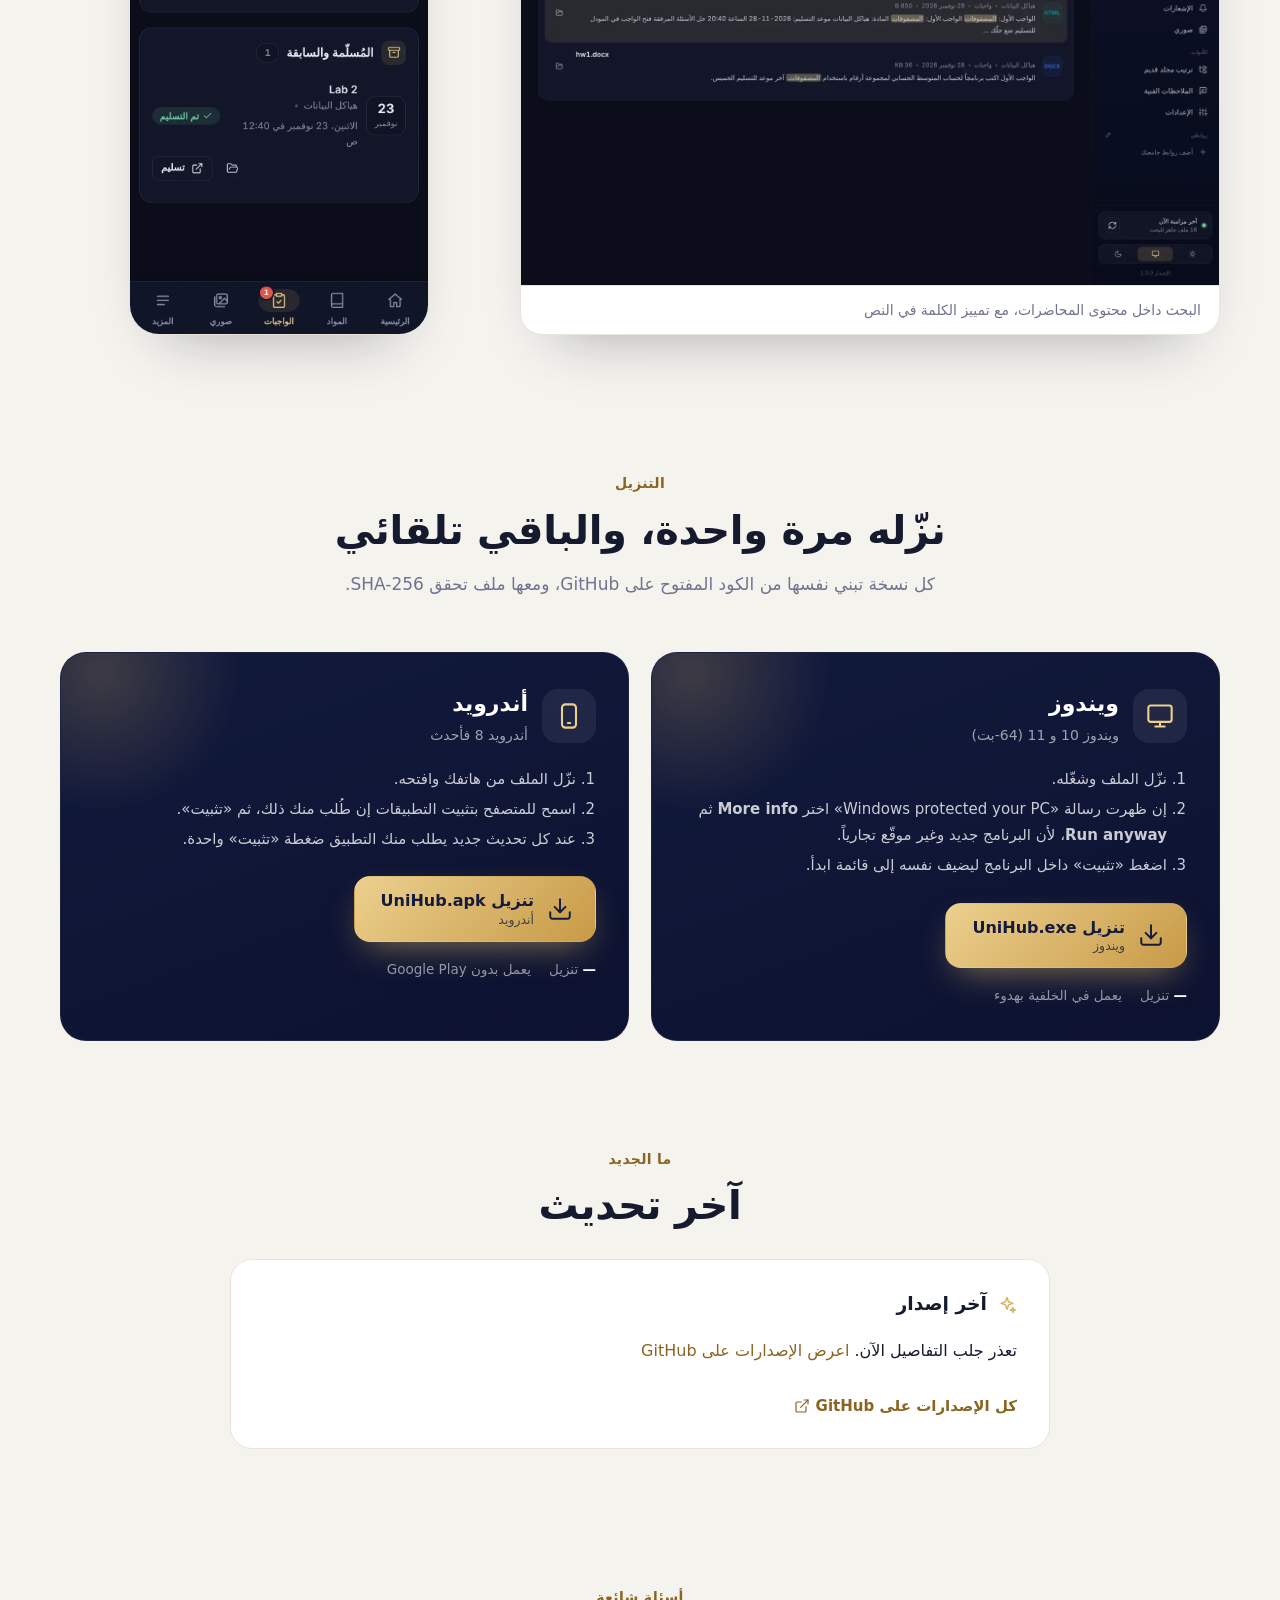
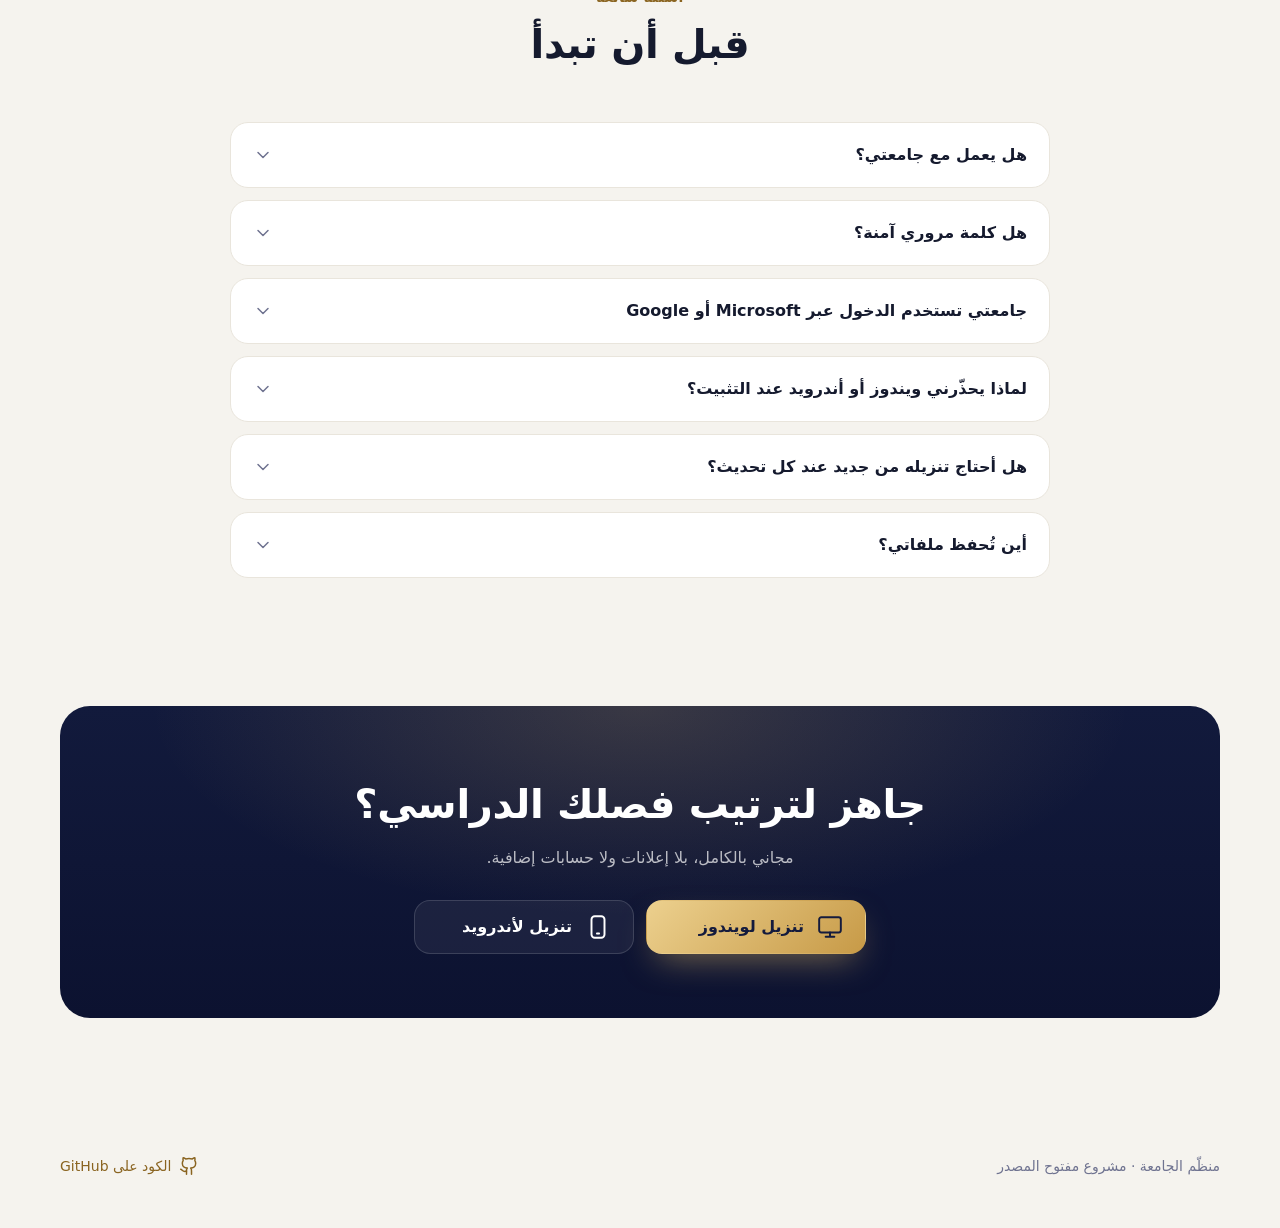
==== commit 1777ba99: "الإصدار 1.6.0: فيديوهات المحاضرات، إعدادات Bento، وضع خفيف للأجهزة الضعيفة، بطاقات تفاعلية، أشرطة تم" ====
--- a/site/index.html
+++ b/site/index.html
@@ -217,6 +217,7 @@
   <symbol id="i-images" viewBox="0 0 24 24"><rect x="6" y="3" width="15" height="14" rx="2"/><path d="M3 7v11a3 3 0 0 0 3 3h11"/><circle cx="11" cy="8" r="1.5"/><path d="m21 13-4-4-7 7"/></symbol>
   <symbol id="i-refresh" viewBox="0 0 24 24"><path d="M21 12a9 9 0 0 1-15.5 6.2L3 16"/><path d="M3 12a9 9 0 0 1 15.5-6.2L21 8"/><path d="M21 3v5h-5"/><path d="M3 21v-5h5"/></symbol>
   <symbol id="i-wifi-off" viewBox="0 0 24 24"><path d="M2 2l20 20"/><path d="M8.5 16.5a5 5 0 0 1 7 0"/><path d="M5 12.9a10 10 0 0 1 5.2-2.8M19 12.9a10 10 0 0 0-2.4-1.8"/><path d="M12 20h.01"/></symbol>
+  <symbol id="i-video" viewBox="0 0 24 24"><rect x="2" y="5" width="15" height="14" rx="2.5"/><path d="m17 10 5-3v10l-5-3"/></symbol>
   <symbol id="i-moon" viewBox="0 0 24 24"><path d="M12 3a6 6 0 0 0 9 9 9 9 0 1 1-9-9Z"/></symbol>
   <symbol id="i-chev" viewBox="0 0 24 24"><path d="m6 9 6 6 6-6"/></symbol>
   <symbol id="i-external" viewBox="0 0 24 24"><path d="M15 3h6v6"/><path d="M10 14 21 3"/><path d="M18 13v6a2 2 0 0 1-2 2H5a2 2 0 0 1-2-2V8a2 2 0 0 1 2-2h6"/></symbol>
@@ -285,7 +286,7 @@
       <div class="feat reveal"><div class="fi"><svg class="icon"><use href="#i-refresh"/></svg></div><h3>يحدّث نفسه</h3><p>تنزّله مرة واحدة فقط. كل إصدار جديد يصل تلقائياً، بعد التحقق من سلامته، وبياناتك محفوظة.</p></div>
       <div class="feat reveal"><div class="fi"><svg class="icon"><use href="#i-wifi-off"/></svg></div><h3>يعمل بدون إنترنت</h3><p>الملفات على جهازك، والبحث على جهازك. الإنترنت يلزم فقط لجلب الجديد من المودل.</p></div>
       <div class="feat reveal"><div class="fi"><svg class="icon"><use href="#i-shield"/></svg></div><h3>خصوصيتك أولاً</h3><p>كلمة المرور لا تُحفظ، ولا توجد خوادم وسيطة: البرنامج يتصل بموقع جامعتك مباشرة.</p></div>
-      <div class="feat reveal"><div class="fi"><svg class="icon"><use href="#i-moon"/></svg></div><h3>فاتح وداكن</h3><p>تصميم عربي هادئ بثيم فاتح وداكن يتبع جهازك، على الشاشة الكبيرة والجوال.</p></div>
+      <div class="feat reveal"><div class="fi"><svg class="icon"><use href="#i-video"/></svg></div><h3>فيديوهات المحاضرات</h3><p>يجلب فيديوهات المحاضرات والتسجيلات تلقائياً أو عندما تطلب، ويكمل التنزيل إذا انقطع الإنترنت.</p></div>
     </div>
   </div>
 </section>
